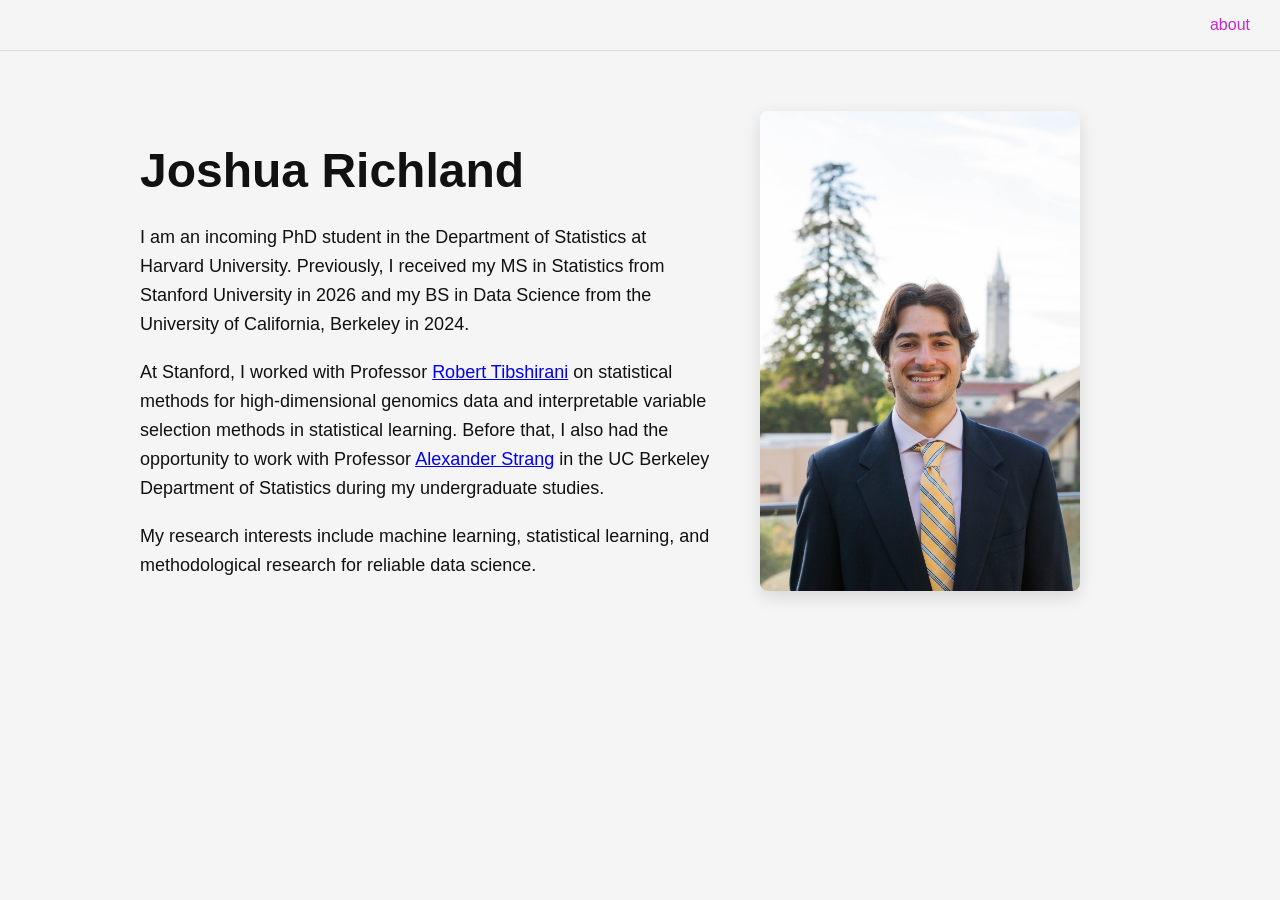
==== index.html @ d9fedef5 "Update index.html" ====
<!DOCTYPE html>
<html lang="en">
<head>
<meta charset="UTF-8">
<title>Joshua Richland</title>
<link rel="stylesheet" href="style.css">
</head>

<body>

<nav>
<a href="#">about</a>
</nav>

<div class="container">

<div class="grid">

<div>

<h1>Joshua Richland</h1>

<p>
I am an incoming PhD student in the Department of Statistics at Harvard University.
Previously, I received my MS in Statistics from Stanford University in 2026 and my
BS in Data Science from the University of California, Berkeley in 2024.
</p>

<p>
At Stanford, I worked with Professor 
<a href="https://statistics.stanford.edu/people/robert-tibshirani" >Robert Tibshirani</a> 
on statistical methods for high-dimensional genomics data and interpretable variable 
selection methods in statistical learning. Before that, I also had the opportunity to 
work with Professor 
<a href="https://www.alexanderstrang.com/" >Alexander Strang</a> 
in the UC Berkeley Department of Statistics during my undergraduate studies.
</p>

<p>
My research interests include machine learning, statistical learning,
and methodological research for reliable data science.
</p>

</div>

<div class="photo">
<img src="profile.jpg" alt="Josh Richland">
</div>

</div>
</div>

</body>
</html>
---- style.css ----
body{
    font-family:-apple-system,BlinkMacSystemFont,"Segoe UI",Roboto,Helvetica,Arial,sans-serif;
    background:#f5f5f5;
    color:#111;
    margin:0;
}

.container{
    max-width:1000px;
    margin:auto;
    padding:60px 30px;
}

.grid{
    display:grid;
    grid-template-columns:1.5fr 1fr;
    gap:50px;
}

h1{
    font-size:48px;
    margin-bottom:25px;
}

p{
    font-size:18px;
    line-height:1.6;
    margin-bottom:20px;
}

.photo img{
    width:100%;
    max-width:320px;
    border-radius:8px;
    box-shadow:0 6px 18px rgba(0,0,0,0.12);
}

nav{
    border-bottom:1px solid #ddd;
    padding:16px 30px;
    text-align:right;
    font-size:16px;
}

nav a{
    text-decoration:none;
    color:#c02ac9;
}
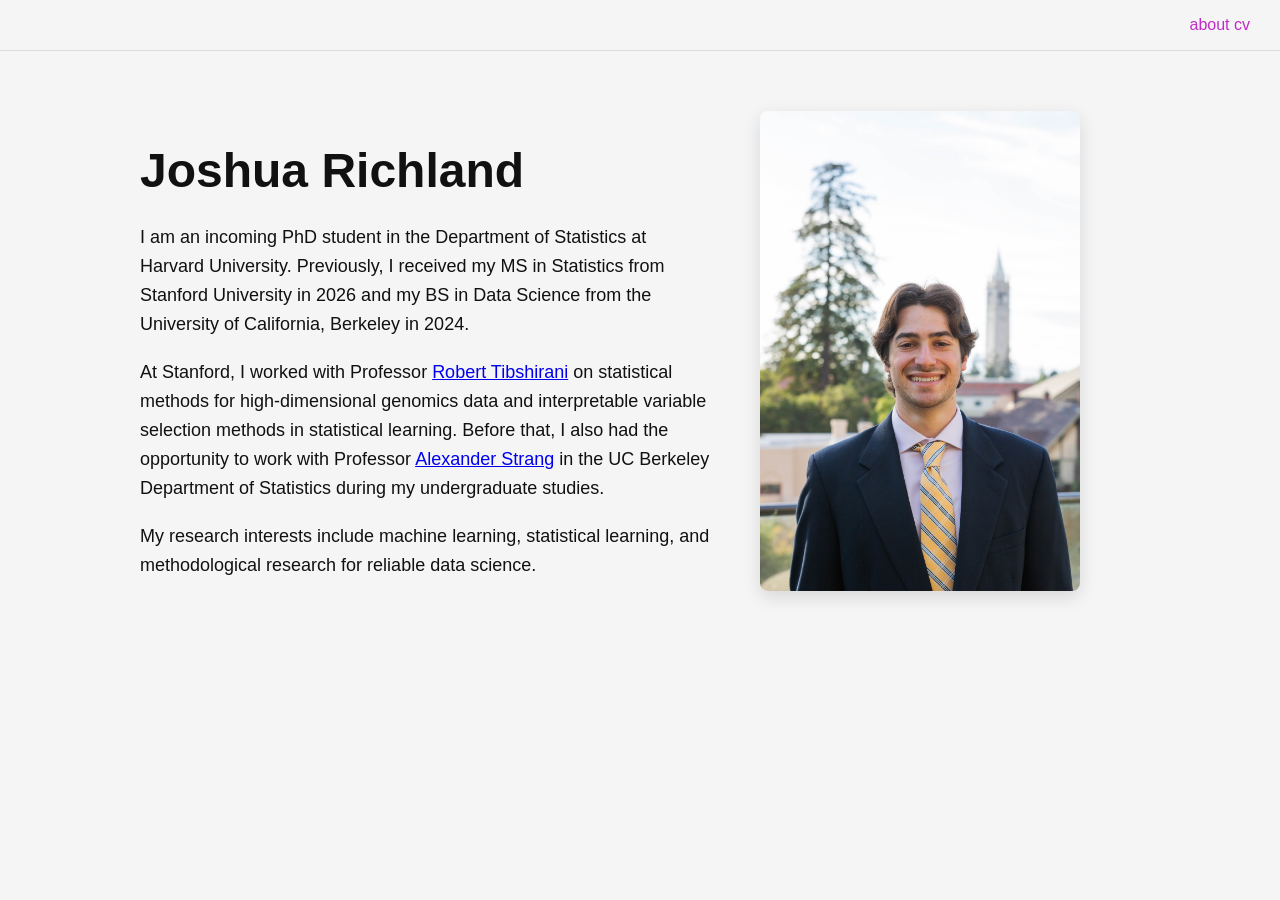
==== commit 80b4c15c: "Update index.html" ====
--- a/index.html
+++ b/index.html
@@ -9,7 +9,8 @@
 <body>
 
 <nav>
-<a href="#">about</a>
+<a href="index.html">about</a>
+<a href="cv.html">cv</a>
 </nav>
 
 <div class="container">
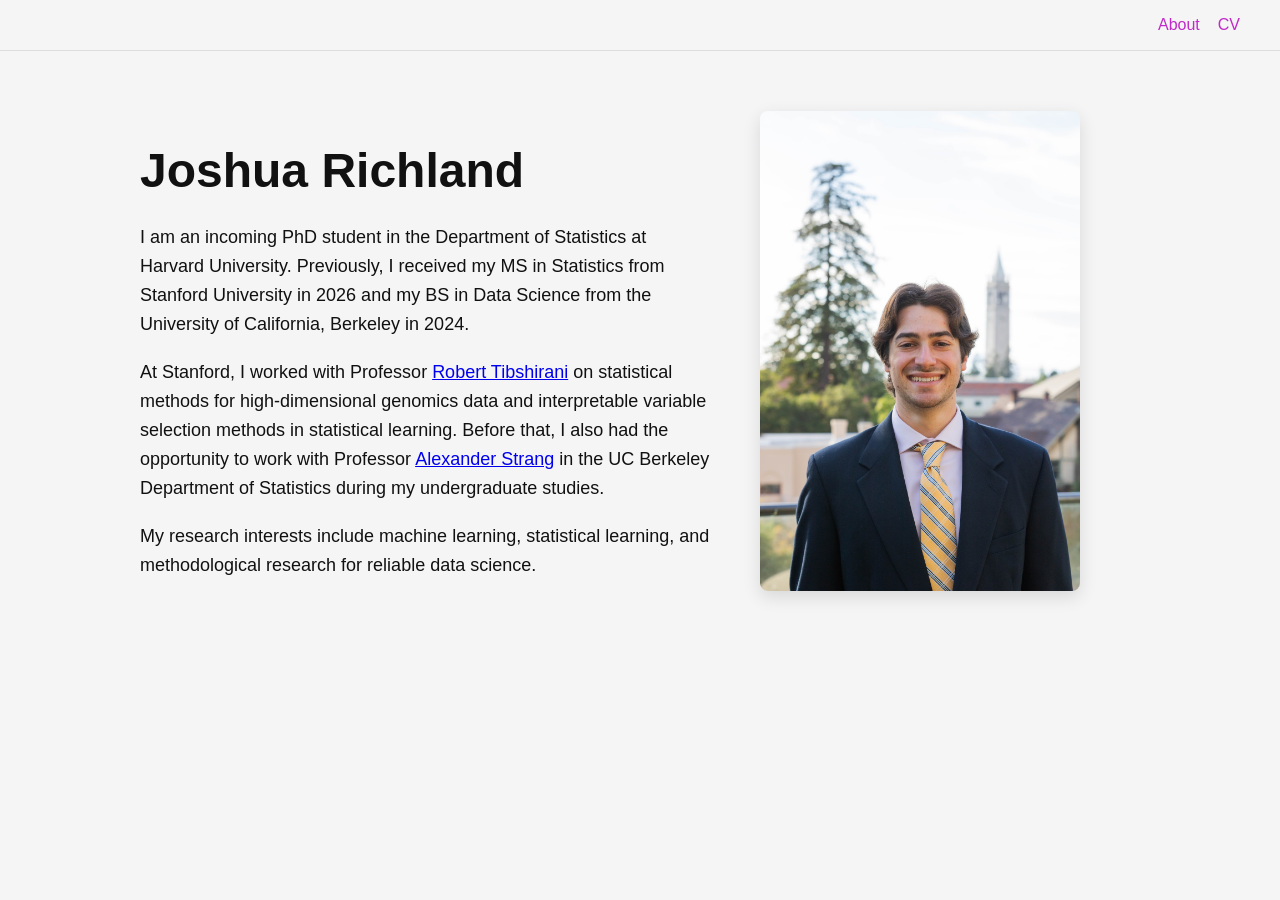
==== commit 85f68ac1: "Update index.html" ====
--- a/index.html
+++ b/index.html
@@ -9,8 +9,8 @@
 <body>
 
 <nav>
-<a href="index.html">about</a>
-<a href="cv.html">cv</a>
+<a href="index.html">About</a>
+<a href="cv.html">CV</a>
 </nav>
 
 <div class="container">
--- a/style.css
+++ b/style.css
@@ -3,6 +3,20 @@
     background:#f5f5f5;
     color:#111;
     margin:0;
+}
+
+nav{
+    border-bottom:1px solid #ddd;
+    padding:16px 40px;
+    display:flex;
+    justify-content:flex-end;
+    gap:18px;
+    font-size:16px;
+}
+
+nav a{
+    text-decoration:none;
+    color:#c02ac9;
 }
 
 .container{
@@ -34,15 +48,3 @@
     border-radius:8px;
     box-shadow:0 6px 18px rgba(0,0,0,0.12);
 }
-
-nav{
-    border-bottom:1px solid #ddd;
-    padding:16px 30px;
-    text-align:right;
-    font-size:16px;
-}
-
-nav a{
-    text-decoration:none;
-    color:#c02ac9;
-}
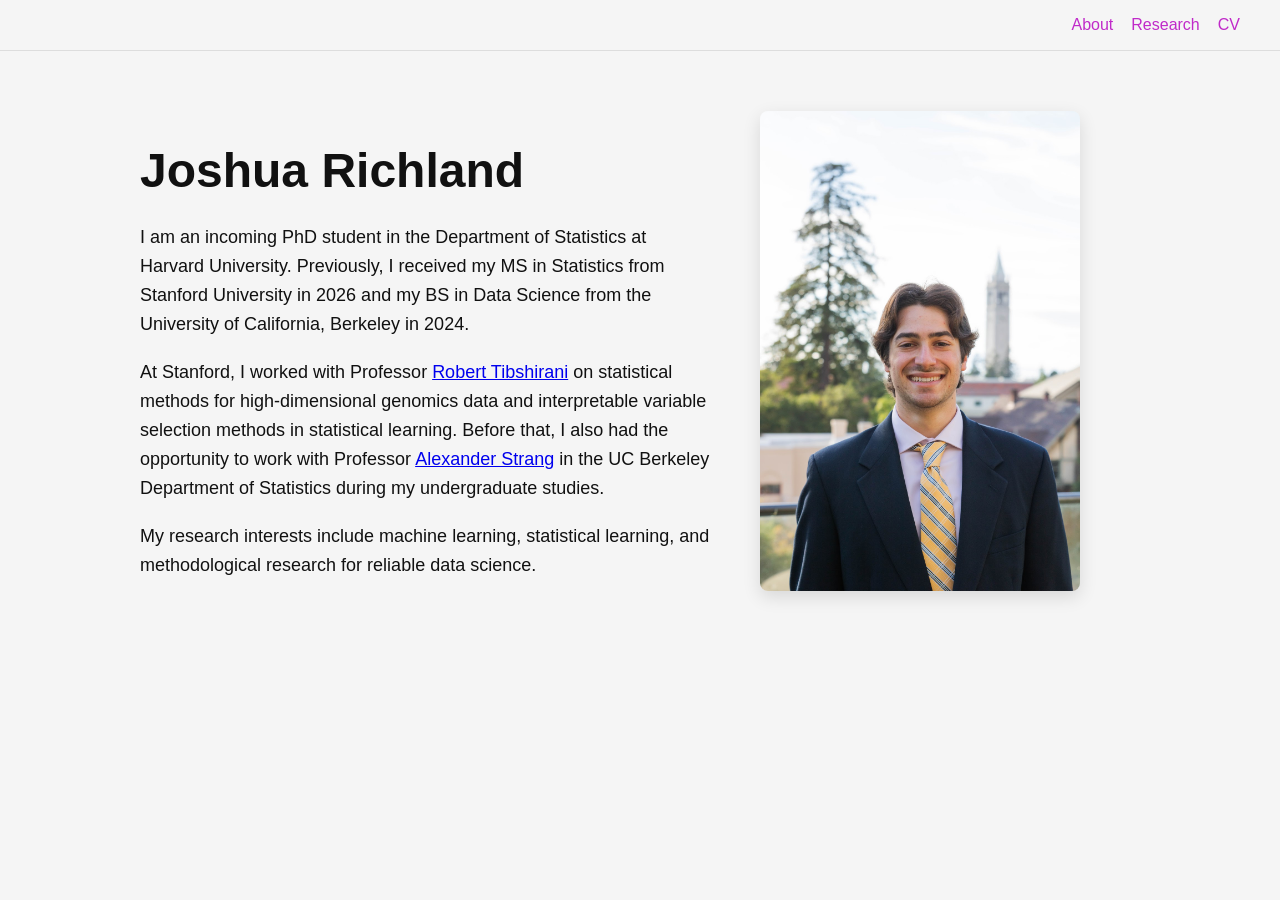
==== commit 21f08d7e: "Update index.html" ====
--- a/index.html
+++ b/index.html
@@ -10,9 +10,10 @@
 
 <nav>
 <a href="index.html">About</a>
+<a href="research.html">Research</a>
 <a href="cv.html">CV</a>
 </nav>
-
+  
 <div class="container">
 
 <div class="grid">
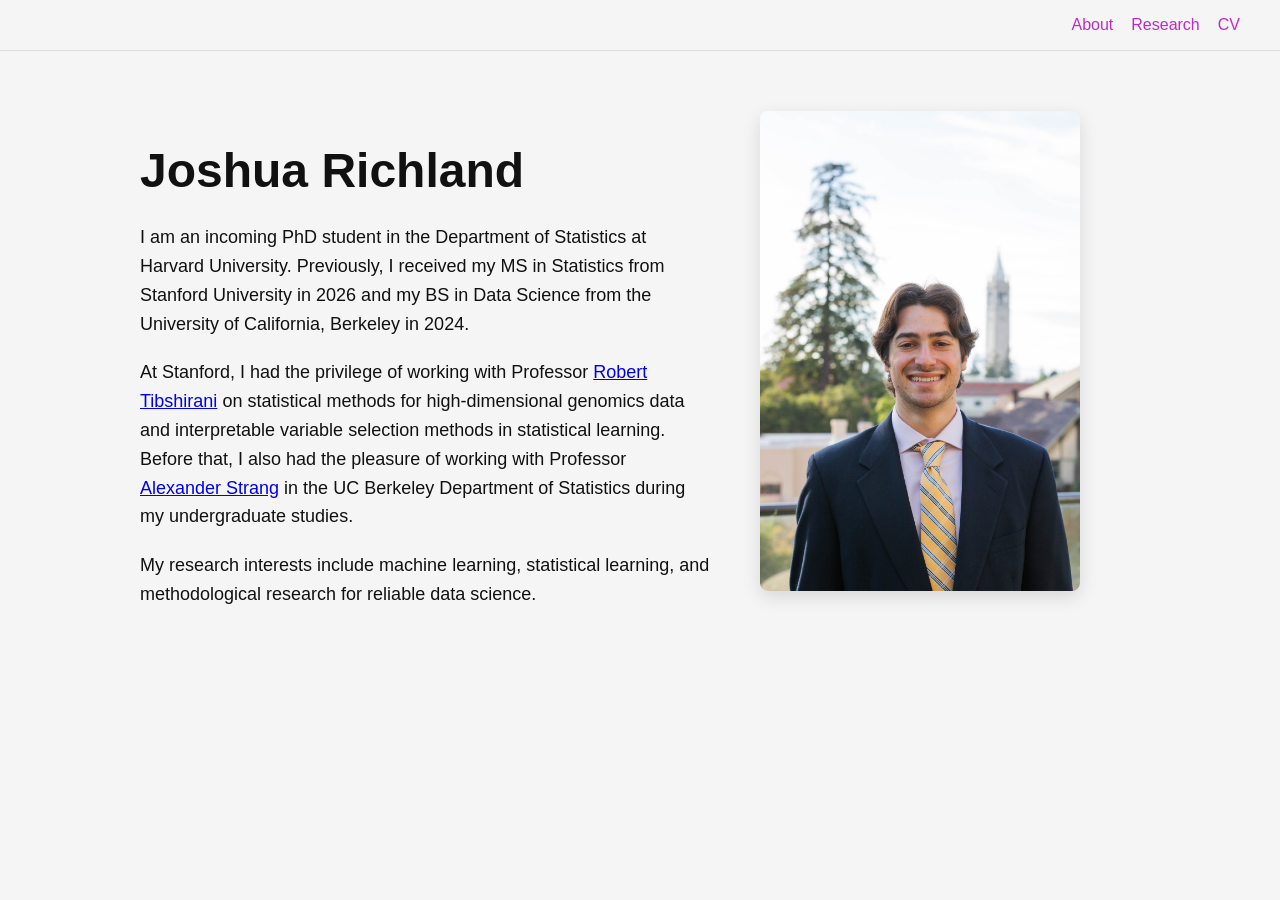
==== commit 19c3df2c: "Update index.html" ====
--- a/index.html
+++ b/index.html
@@ -10,7 +10,7 @@
 
 <nav>
 <a href="index.html">About</a>
-<a href="research.html">Research</a>
+<a href="Research.html">Research</a>
 <a href="cv.html">CV</a>
 </nav>
   
@@ -29,11 +29,10 @@
 </p>
 
 <p>
-At Stanford, I worked with Professor 
+At Stanford, I had the privilege of working with Professor 
 <a href="https://statistics.stanford.edu/people/robert-tibshirani" >Robert Tibshirani</a> 
 on statistical methods for high-dimensional genomics data and interpretable variable 
-selection methods in statistical learning. Before that, I also had the opportunity to 
-work with Professor 
+selection methods in statistical learning. Before that, I also had the pleasure of working with Professor 
 <a href="https://www.alexanderstrang.com/" >Alexander Strang</a> 
 in the UC Berkeley Department of Statistics during my undergraduate studies.
 </p>
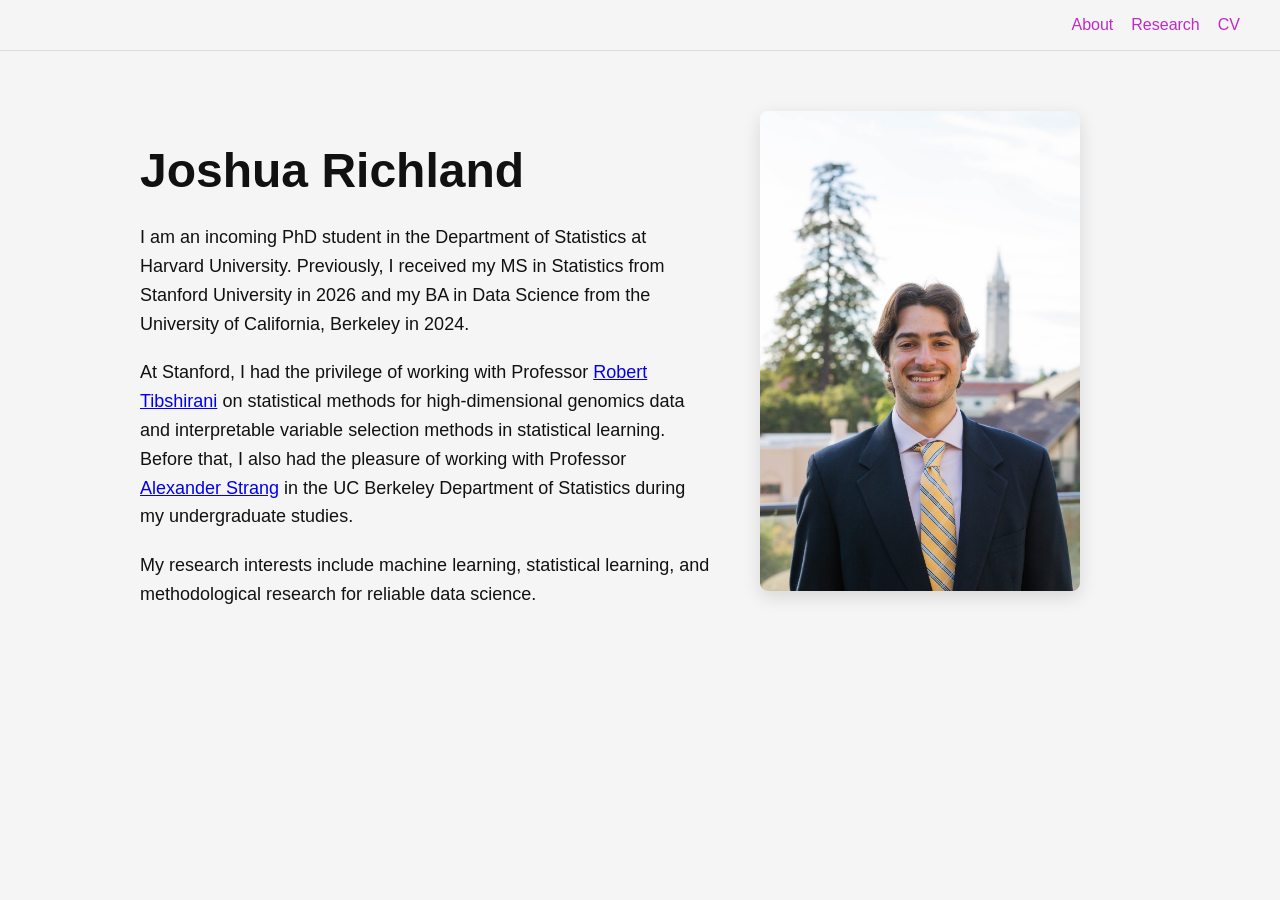
==== commit 437ac0c7: "Fix typo in educational background paragraph" ====
--- a/index.html
+++ b/index.html
@@ -25,7 +25,7 @@
 <p>
 I am an incoming PhD student in the Department of Statistics at Harvard University.
 Previously, I received my MS in Statistics from Stanford University in 2026 and my
-BS in Data Science from the University of California, Berkeley in 2024.
+BA in Data Science from the University of California, Berkeley in 2024.
 </p>
 
 <p>
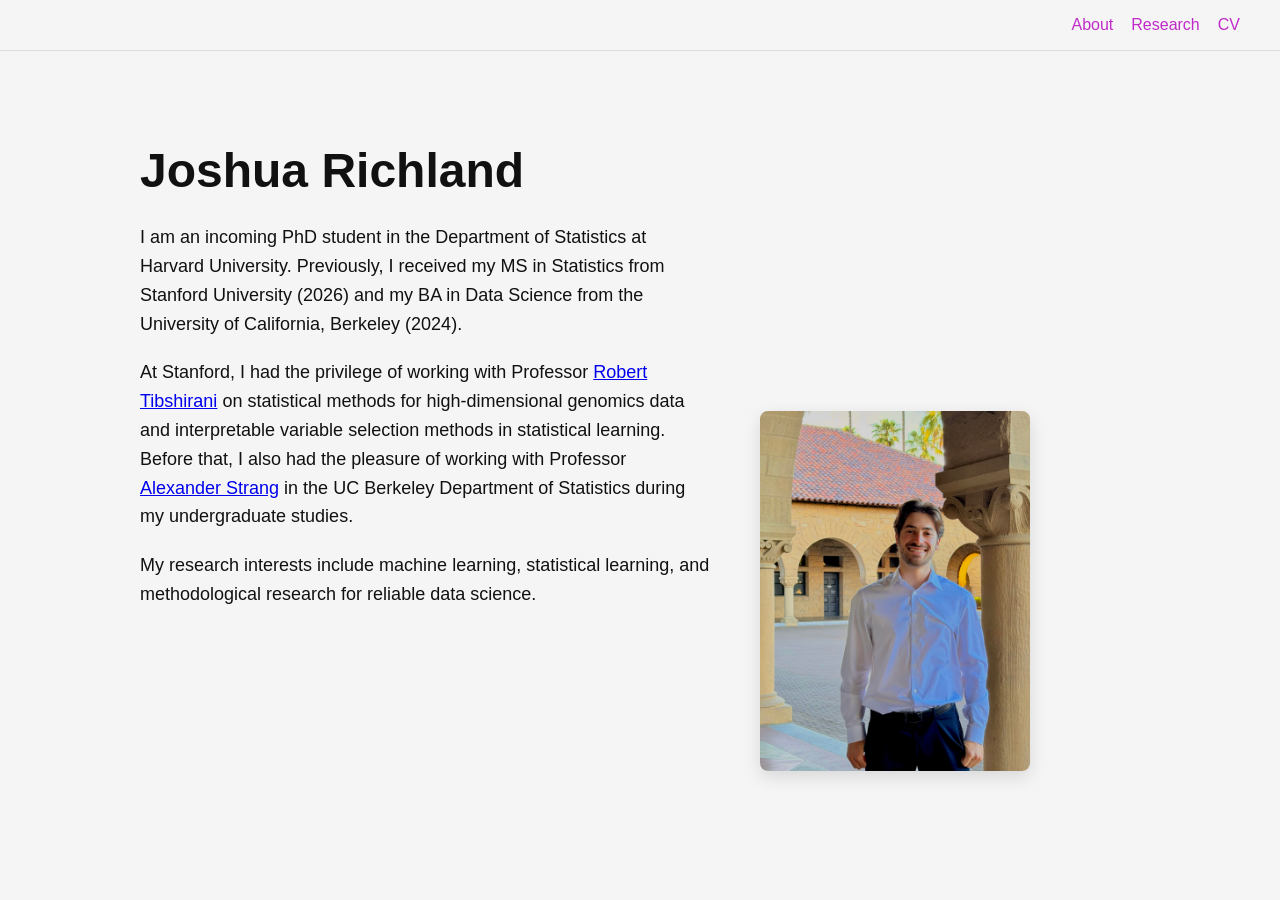
==== commit e2fc2c4c: "Update index.html" ====
--- a/index.html
+++ b/index.html
@@ -24,8 +24,8 @@
 
 <p>
 I am an incoming PhD student in the Department of Statistics at Harvard University.
-Previously, I received my MS in Statistics from Stanford University in 2026 and my
-BA in Data Science from the University of California, Berkeley in 2024.
+Previously, I received my MS in Statistics from Stanford University (2026) and my
+BA in Data Science from the University of California, Berkeley (2024).
 </p>
 
 <p>
--- a/style.css
+++ b/style.css
@@ -42,9 +42,20 @@
     margin-bottom:20px;
 }
 
-.photo img{
-    width:100%;
-    max-width:320px;
+.photo{
+    align-self:start;
+    margin-top:300px;
+    width:270px;
+    height:360px;
+    overflow:hidden;
     border-radius:8px;
     box-shadow:0 6px 18px rgba(0,0,0,0.12);
 }
+
+.photo img{
+    width:100%;
+    height:100%;
+    object-fit:cover;
+    object-position:45% center;
+    transform:scale(1.25);
+}
